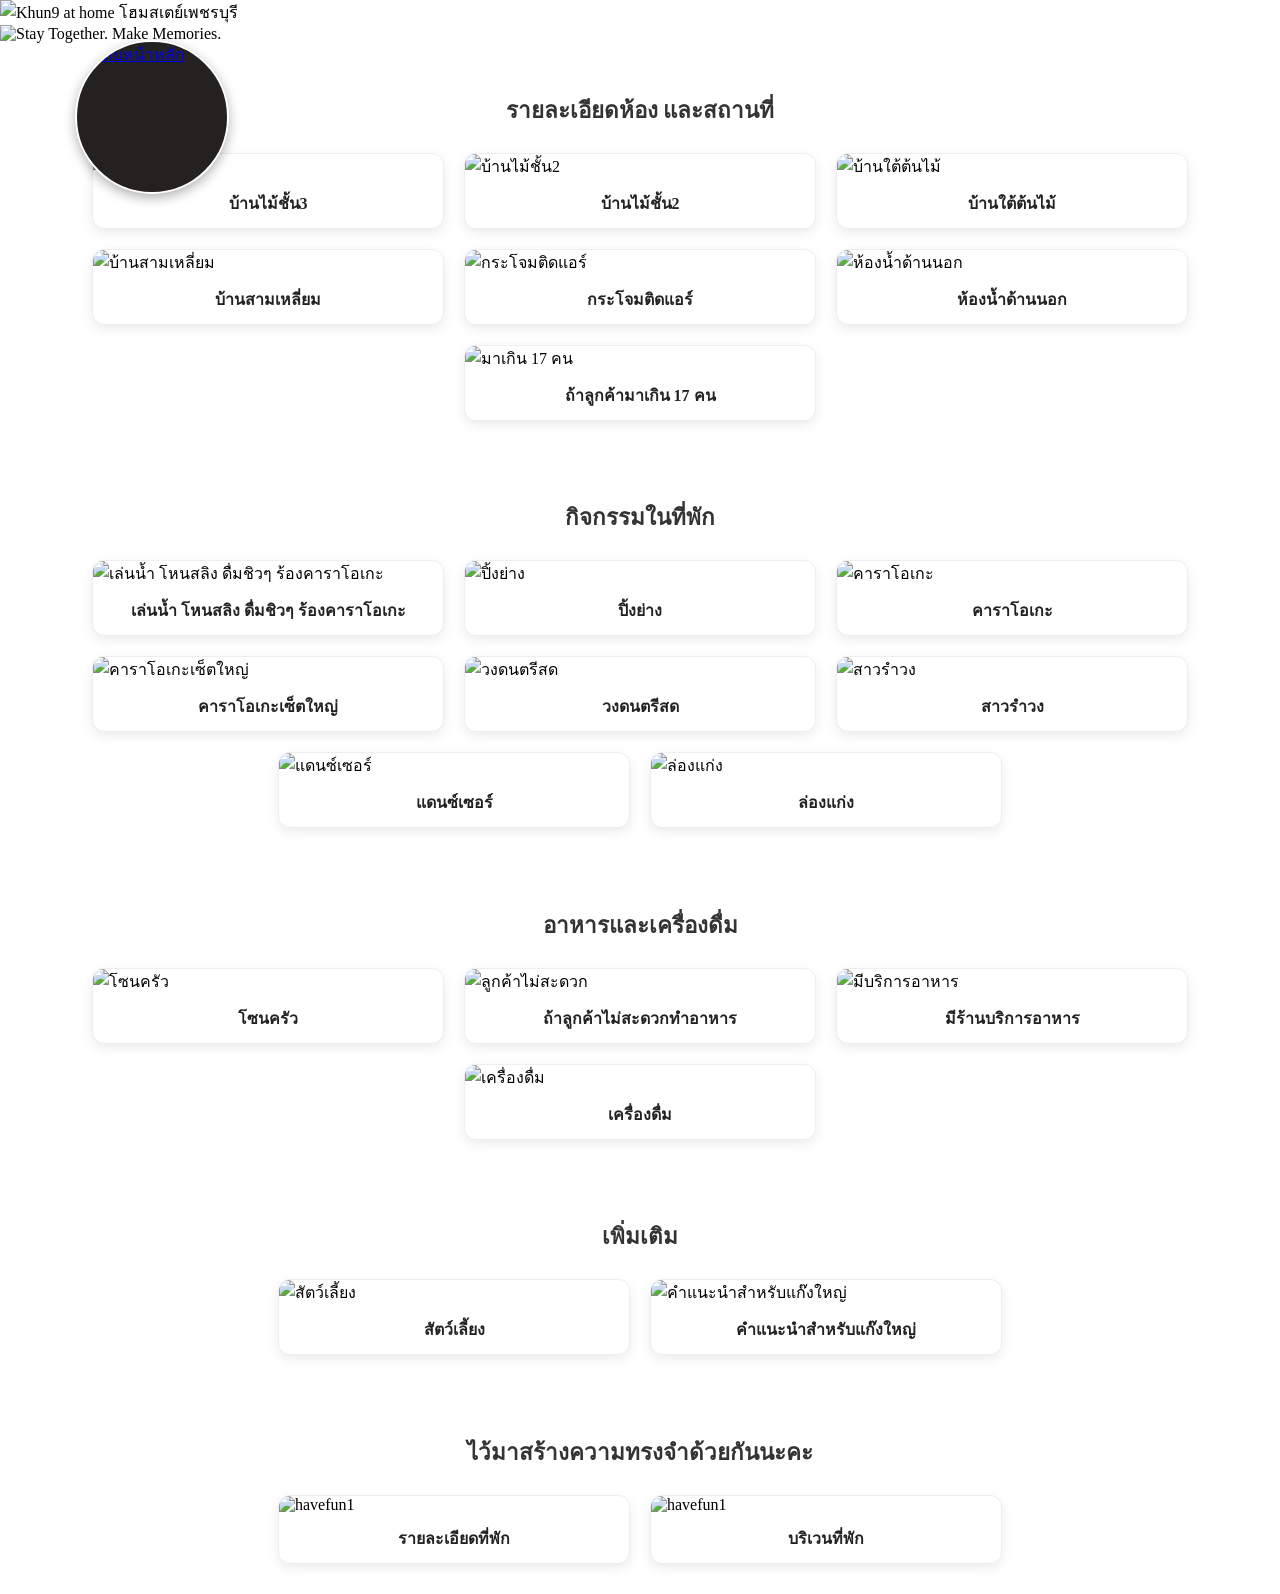
==== Khun9@Home.html @ ff614b90 "Add files via upload" ====
<!DOCTYPE html>
<html lang="th">
<head>
  <meta charset="UTF-8">
  <meta name="viewport" content="width=device-width, initial-scale=1.0">
  <title>Khun9 at Home - สาขา 1</title>
  <link rel="stylesheet" href="style.css">
</head>
<body>

  <!-- ปุ่มรูปวงกลมย้อนกลับหน้าหลัก -->
  <a href="index.html" class="back-home-btn" title="กลับหน้าหลัก">
    <img src="Khun9_1.png" alt="กลับหน้าหลัก">
  </a>
  
  <!-- ================= 1. รูปภาพส่วนบน (เต็มขอบจอ) ================= -->
  <section class="image-banner">
    <img src="@home/@home1.JPG" alt="Khun9 at home โฮมสเตย์เพชรบุรี" class="full-width-img">
  </section>

  <section class="image-banner">
    <img src="@home/@home2.png" alt="Stay Together. Make Memories." class="full-width-img">
  </section>


  <!-- ================= 2. หมวดรายละเอียดห้อง และสถานที่ ================= -->
  <section class="category-section">
    <h2 class="section-title">รายละเอียดห้อง และสถานที่</h2>
    
    <div class="category-grid">
      
      <!-- บ้านไม้ชั้น3 -->
      <div class="category-card">
        <div class="card-img-box">
          <img src="@home/tree3.jpeg" alt="บ้านไม้ชั้น3" onclick="openLightbox(this)" style="cursor: pointer;">
        </div>
        <p class="card-title">บ้านไม้ชั้น3</p>
      </div>

      <!-- บ้านไม้ชั้น2 -->
      <div class="category-card">
        <div class="card-img-box">
          <img src="@home/tree2.jpeg" alt="บ้านไม้ชั้น2" onclick="openLightbox(this)" style="cursor: pointer;">
        </div>
        <p class="card-title">บ้านไม้ชั้น2</p>
      </div>

      <!-- บ้านใต้ต้นไม้ -->
      <div class="category-card">
        <div class="card-img-box">
          <img src="@home/tree1.jpeg" alt="บ้านใต้ต้นไม้" onclick="openLightbox(this)" style="cursor: pointer;">
        </div>
        <p class="card-title">บ้านใต้ต้นไม้</p>
      </div>

      <!-- บ้านสามเหลี่ยม -->
      <div class="category-card">
        <div class="card-img-box">
          <img src="@home/trio.jpeg" alt="บ้านสามเหลี่ยม" onclick="openLightbox(this)" style="cursor: pointer;">
        </div>
        <p class="card-title">บ้านสามเหลี่ยม</p>
      </div>

      <!-- เต็นท์ติดแอร์-->
      <div class="category-card">
        <div class="card-img-box">
          <img src="@home/Tent.jpeg" alt="กระโจมติดแอร์" onclick="openLightbox(this)" style="cursor: pointer;">
        </div>
        <p class="card-title">กระโจมติดแอร์</p>
      </div>

      <!-- ห้องน้ำด้านนอก -->
      <div class="category-card">
        <div class="card-img-box">
          <img src="@home/toilet.jpeg" alt="ห้องน้ำด้านนอก" onclick="openLightbox(this)" style="cursor: pointer;">
        </div>
        <p class="card-title">ห้องน้ำด้านนอก</p>
      </div>

      <!-- มาเกิน 17 คน -->
      <div class="category-card">
        <div class="card-img-box">
          <img src="@home/over17.jpeg" alt="มาเกิน 17 คน" onclick="openLightbox(this)" style="cursor: pointer;">
        </div>
        <p class="card-title">ถ้าลูกค้ามาเกิน 17 คน</p>
      </div>

    </div>
  </section>


  <!-- ================= 3. หมวดกิจกรรมในที่พัก ================= -->
  <section class="category-section">
    <h2 class="section-title">กิจกรรมในที่พัก</h2>
    
    <div class="category-grid">
      
      <div class="category-card">
        <div class="card-img-box">
          <img src="@home/act0.jpeg" alt="เล่นน้ำ โหนสลิง ดื่มชิวๆ ร้องคาราโอเกะ" onclick="openLightbox(this)" style="cursor: pointer;">
        </div>
        <p class="card-title">เล่นน้ำ โหนสลิง ดื่มชิวๆ ร้องคาราโอเกะ</p>
      </div>

      <div class="category-card">
        <div class="card-img-box">
          <img src="@home/act1.jpeg" alt="ปิ้งย่าง" onclick="openLightbox(this)" style="cursor: pointer;">
        </div>
        <p class="card-title">ปิ้งย่าง</p>
      </div>

      <div class="category-card">
        <div class="card-img-box">
          <img src="@home/act2.jpeg" alt="คาราโอเกะ" onclick="openLightbox(this)" style="cursor: pointer;">
        </div>
        <p class="card-title">คาราโอเกะ</p>
      </div>

      <div class="category-card">
        <div class="card-img-box">
          <img src="@home/act3.jpeg" alt="คาราโอเกะเซ็ตใหญ่" onclick="openLightbox(this)" style="cursor: pointer;">
        </div>
        <p class="card-title">คาราโอเกะเซ็ตใหญ่</p>
      </div>

      <div class="category-card">
        <div class="card-img-box">
          <img src="@home/act4.jpeg" alt="วงดนตรีสด" onclick="openLightbox(this)" style="cursor: pointer;">
        </div>
        <p class="card-title">วงดนตรีสด</p>
      </div>

      <div class="category-card">
        <div class="card-img-box">
          <img src="@home/act5.jpeg" alt="สาวรำวง" onclick="openLightbox(this)" style="cursor: pointer;">
        </div>
        <p class="card-title">สาวรำวง</p>
      </div>

      <div class="category-card">
        <div class="card-img-box">
          <img src="@home/act6.JPeG" alt="แดนซ์เซอร์" onclick="openLightbox(this)" style="cursor: pointer;">
        </div>
        <p class="card-title">แดนซ์เซอร์</p>
      </div>

      <div class="category-card">
        <div class="card-img-box">
          <img src="@home/act6.jpg" alt="ล่องแก่ง" onclick="openLightbox(this)" style="cursor: pointer;">
        </div>
        <p class="card-title">ล่องแก่ง</p>
      </div>

    </div>
  </section>

  <!-- ================= 4. หมวดอาหารและเครื่องดื่มในที่พัก ================= -->
  <section class="category-section">
    <h2 class="section-title">อาหารและเครื่องดื่ม</h2>
    
    <div class="category-grid">
      
      <div class="category-card">
        <div class="card-img-box">
          <img src="@home/Food0.jpeg" alt="โซนครัว" onclick="openLightbox(this)" style="cursor: pointer;">
        </div>
        <p class="card-title">โซนครัว</p>
      </div>

      <div class="category-card">
        <div class="card-img-box">
          <img src="@home/Food2.jpeg" alt="ลูกค้าไม่สะดวก" onclick="openLightbox(this)" style="cursor: pointer;">
        </div>
        <p class="card-title">ถ้าลูกค้าไม่สะดวกทำอาหาร</p>
      </div>

      <div class="category-card">
        <div class="card-img-box">
          <img src="@home/Food1.jpeg" alt="มีบริการอาหาร" onclick="openLightbox(this)" style="cursor: pointer;">
        </div>
        <p class="card-title">มีร้านบริการอาหาร</p>
      </div>

      <div class="category-card">
        <div class="card-img-box">
          <img src="@home/drink.jpeg" alt="เครื่องดื่ม" onclick="openLightbox(this)" style="cursor: pointer;">
        </div>
        <p class="card-title">เครื่องดื่ม</p>
      </div>

    </div>
  </section>

  <!-- ================= 5. หมวดเพิ่มเติม ================= -->
  <section class="category-section">
    <h2 class="section-title">เพิ่มเติม</h2>
    
    <div class="category-grid">
      
      <div class="category-card">
        <div class="card-img-box">
          <img src="@home/pet@home.jpeg" alt="สัตว์เลี้ยง" onclick="openLightbox(this)" style="cursor: pointer;">
        </div>
        <p class="card-title">สัตว์เลี้ยง</p>
      </div>

      <div class="category-card">
        <div class="card-img-box">
          <img src="@home/Over40.jpeg" alt="คำแนะนำสำหรับแก๊งใหญ่" onclick="openLightbox(this)" style="cursor: pointer;">
        </div>
        <p class="card-title">คำแนะนำสำหรับแก๊งใหญ่</p>
      </div>

    </div>

  </section>
  <!-- ================= 5. หมวดHave Fun ================= -->
  <section class="category-section">
    <h2 class="section-title">ไว้มาสร้างความทรงจำด้วยกันนะคะ</h2>
    
    <div class="category-grid">
      
      <div class="category-card">
        <div class="card-img-box">
          <img src="@home/havefun1.jpeg" alt="havefun1" onclick="openLightbox(this)" style="cursor: pointer;">
        </div>
        <p class="card-title">รายละเอียดที่พัก</p>
      </div>

      <div class="category-card">
        <div class="card-img-box">
          <img src="@home/havefun2.jpeg" alt="havefun1" onclick="openLightbox(this)" style="cursor: pointer;">
        </div>
        <p class="card-title">บริเวนที่พัก</p>
      </div>

    </div>
  </section>


  <!-- ================= โครงสร้าง LIGHTBOX (เพิ่มส่วนนี้) ================= -->
  <div id="lightbox" class="lightbox" onclick="closeLightbox()">
    <span class="lightbox-close">&times;</span>
    <img class="lightbox-content" id="lightbox-img" src="" alt="รูปภาพขยายใหญ่">
  </div>


  <!-- Script ควบคุมการแสดงผล -->
  <script>
    function openLightbox(imgElement) {
      var lightbox = document.getElementById("lightbox");
      var lightboxImg = document.getElementById("lightbox-img");
      
      if (lightbox && lightboxImg) {
        lightbox.style.display = "flex";
        lightboxImg.src = imgElement.src;
      }
    }

    function closeLightbox() {
      var lightbox = document.getElementById("lightbox");
      if (lightbox) {
        lightbox.style.display = "none";
      }
    }
  </script>

</body>
</html>
---- style.css ----
/* ==========================================
   ส่วนปรับแต่งรูปวงกลม และ รูปแบนเนอร์
   ========================================== */

/* จัดการแสดงผลรูปภาพแบนเนอร์ */

html, body {
  margin: 0;
  padding: 0;
  width: 100%;
  overflow-x: hidden; /* ป้องกันการเลื่อนซ้าย-ขวาเกินจอ */
}

.image-banner {
  width: 100%;
  display: flex;
  justify-content: center;
  background-color: transparent;
}

.full-width-img {
  width: 100vw;
  max-width: 100%;
  height: auto;
  display: block;
}

/* ส่วนแสดงสาขาแบบวงกลม (จุดที่ 4) */
.branches-section {
  padding: 40px 20px;
  background-color: #ffffff;
}

.branches-grid {
  display: flex;
  justify-content: center;
  align-items: center;
  gap: 40px;
  flex-wrap: wrap;
  max-width: 1000px;
  margin: 0 auto;
}

.branch-circle-item {
  display: flex;
  flex-direction: column;
  align-items: center;
  text-decoration: none;
  transition: transform 0.3s ease;
}

.branch-circle-item:hover {
  transform: translateY(-5px);
}

/* กรอบวงกลม */
.circle-image-wrapper {
  width: 300px;
  height: 300px;
  border-radius: 50%;
  overflow: hidden;
  box-shadow: 0 4px 15px rgba(0, 0, 0, 0.12);
  border: 3px solid #ffffff;
  display: flex;
  align-items: center;
  justify-content: center;
  background-color: #242220;
}

.circle-image-wrapper img {
  width: 100%;
  height: 100%;
  object-fit: cover;
  transition: transform 0.3s ease;
}

.branch-circle-item:hover .circle-image-wrapper img {
  transform: scale(1.08);
}

.branch-title {
  margin-top: 15px;
  font-size: 1.05rem;
  font-weight: 600;
  color: #333333;
  text-align: center;
}

/* ปรับขนาดบนมือถือ */
@media (max-width: 768px) {
  .circle-image-wrapper {
    width: 130px;
    height: 130px;
  }
  .branches-grid {
    gap: 20px;
  }
  .branch-title {
    font-size: 0.9rem;
  }
}

/* ==========================================
   Display Image Grid (แสดงรูปภาพล้วน)
   ========================================== */

.category-section {
  padding: 30px 20px;
  max-width: 1200px;
  margin: 0 auto;
}

.section-title {
  text-align: center;
  font-size: 1.4rem;
  color: #333333;
  margin-bottom: 25px;
  font-weight: 600;
}

.category-grid {
  display: flex;             /* เปลี่ยนเป็น Flexbox */
  flex-wrap: wrap;           /* เมื่อรูปเยอะเกินจอ ให้ตัดขึ้นบรรทัดใหม่ */
  justify-content: center;   /* จัดรูปให้อยู่ตรงกลางหน้าจอเสมอ */
  align-items: center;
  gap: 20px;                 /* ระยะห่างระหว่างรูป */
  width: 100%;
}

.category-card {
  width: 350px;              /* หรือปรับขนาดความกว้างการ์ดตามชอบ เช่น 240px - 280px */
  background-color: #ffffff;
  border-radius: 12px;
  overflow: hidden;
  box-shadow: 0 4px 12px rgba(0, 0, 0, 0.08);
  border: 1px solid #eee;
}

.card-img-box {
  width: 100%;
  height: 100%;
  overflow: hidden;
}

.card-img-box img {
  width: 100%;
  height: 100%;
  object-fit: cover;
}

.card-title {
  padding: 12px;
  text-align: center;
  font-size: 1rem;
  font-weight: 600;
  color: #222222;
  margin: 0;
}

/* รองรับมือถือ */
@media (max-width: 900px) {
  .category-grid {
    grid-template-columns: repeat(2, 1fr); /* จอกลาง-เล็ก แสดงแถวละ 2 รูป */
  }

  .category-grid {
    grid-template-columns: repeat(2, 1fr);
    gap: 12px;
  }
  .card-img-box {
    height: 140px;
  }
  .card-title {
    font-size: 0.85rem;
    padding: 8px;
  }
}
/* ==========================================
   Lightbox (คลิกรูปขยายใหญ่)
   ========================================== */
.lightbox {
  display: none; /* ซ่อนไว้เป็นค่าเริ่มต้น */
  position: fixed;
  z-index: 9999;
  left: 0;
  top: 0;
  width: 100%;
  height: 100%;
  background-color: rgba(0, 0, 0, 0.85); /* พื้นหลังสีดำโปร่งแสง */
  backdrop-filter: blur(5px); /* เบลอพื้นหลังเล็กน้อย */
  justify-content: center;
  align-items: center;
  animation: fadeIn 0.3s ease;
}

.lightbox-content {
  max-width: 90%;
  max-height: 85vh;
  border-radius: 8px;
  box-shadow: 0 5px 25px rgba(0,0,0,0.5);
  object-fit: contain;
}

.lightbox-close {
  position: absolute;
  top: 20px;
  right: 35px;
  color: #ffffff;
  font-size: 40px;
  font-weight: bold;
  cursor: pointer;
  transition: color 0.2s;
}

.lightbox-close:hover {
  color: #cccccc;
}

@keyframes fadeIn {
  from { opacity: 0; }
  to { opacity: 1; }
}
/* ==========================================
   Circle Back to Home Button (ปุ่มวงกลมกลับหน้าหลัก)
   ========================================== */

.back-home-btn {
  position: fixed; /* ลอยค้างไว้ตรงมุมจอ แม้จะเลื่อนหน้าจอลงมา */
  top: 40px;       /* ระยะห่างจากด้านบน */
  left: 75px;      /* ระยะห่างจากด้านซ้าย */
  width: 150px;     /* ความกว้างของวงกลม */
  height: 150px;    /* ความสูงของวงกลม */
  border-radius: 50%; /* ตัดขอบเป็นวงกลมเป๊ะๆ */
  overflow: hidden;
  box-shadow: 0 4px 12px rgba(0, 0, 0, 0.3); /* เงาใต้ปุ่มเพิ่มความเด่น */
  border: 2px solid #ffffff; /* ขอบสีขาว */
  z-index: 999;     /* ให้อยู่ชั้นบนสุดไม่โดนรูปบัง */
  display: flex;
  align-items: center;
  justify-content: center;
  background-color: #242220; /* สีพื้นหลังปุ่ม (ปรับเปลี่ยนได้) */
  transition: transform 0.3s ease, box-shadow 0.3s ease;
}

.back-home-btn img {
  width: 100%;
  height: 100%;
  object-fit: cover; /* ครอปรูปให้เต็มวงกลมพอดี */
}

/* เอฟเฟกต์ตอนเอาเมาส์ไปชี้ */
.back-home-btn:hover {
  transform: scale(1.1); /* ขยายใหญ่ขึ้นเล็กน้อย */
  box-shadow: 0 6px 18px rgba(0, 0, 0, 0.4);
}

/* ปรับขนาดบนมือถือให้เล็กลงนิดหน่อย */
@media (max-width: 768px) {
  .back-home-btn {
    top: 15px;
    left: 15px;
    width: 45px;
    height: 45px;
  }
}

/* ปรับลดขนาดรูปล่างสุด (MemoDecozy) ให้เล็กลงและอยู่ตรงกลาง */
.image-banner img.memo-banner {
  max-width: auto;  /* ปรับขนาดความกว้างสูงสุดตามต้องการ เช่น 500px หรือ 600px */
  width: 100%;       /* ยืดหยุ่นตามหน้าจอไม่ให้ล้นมือถือ */
  height: 800px;
  display: block;
  margin: 0 auto;    /* จัดให้อยู่ตรงกลางหน้าจอ */
 
}
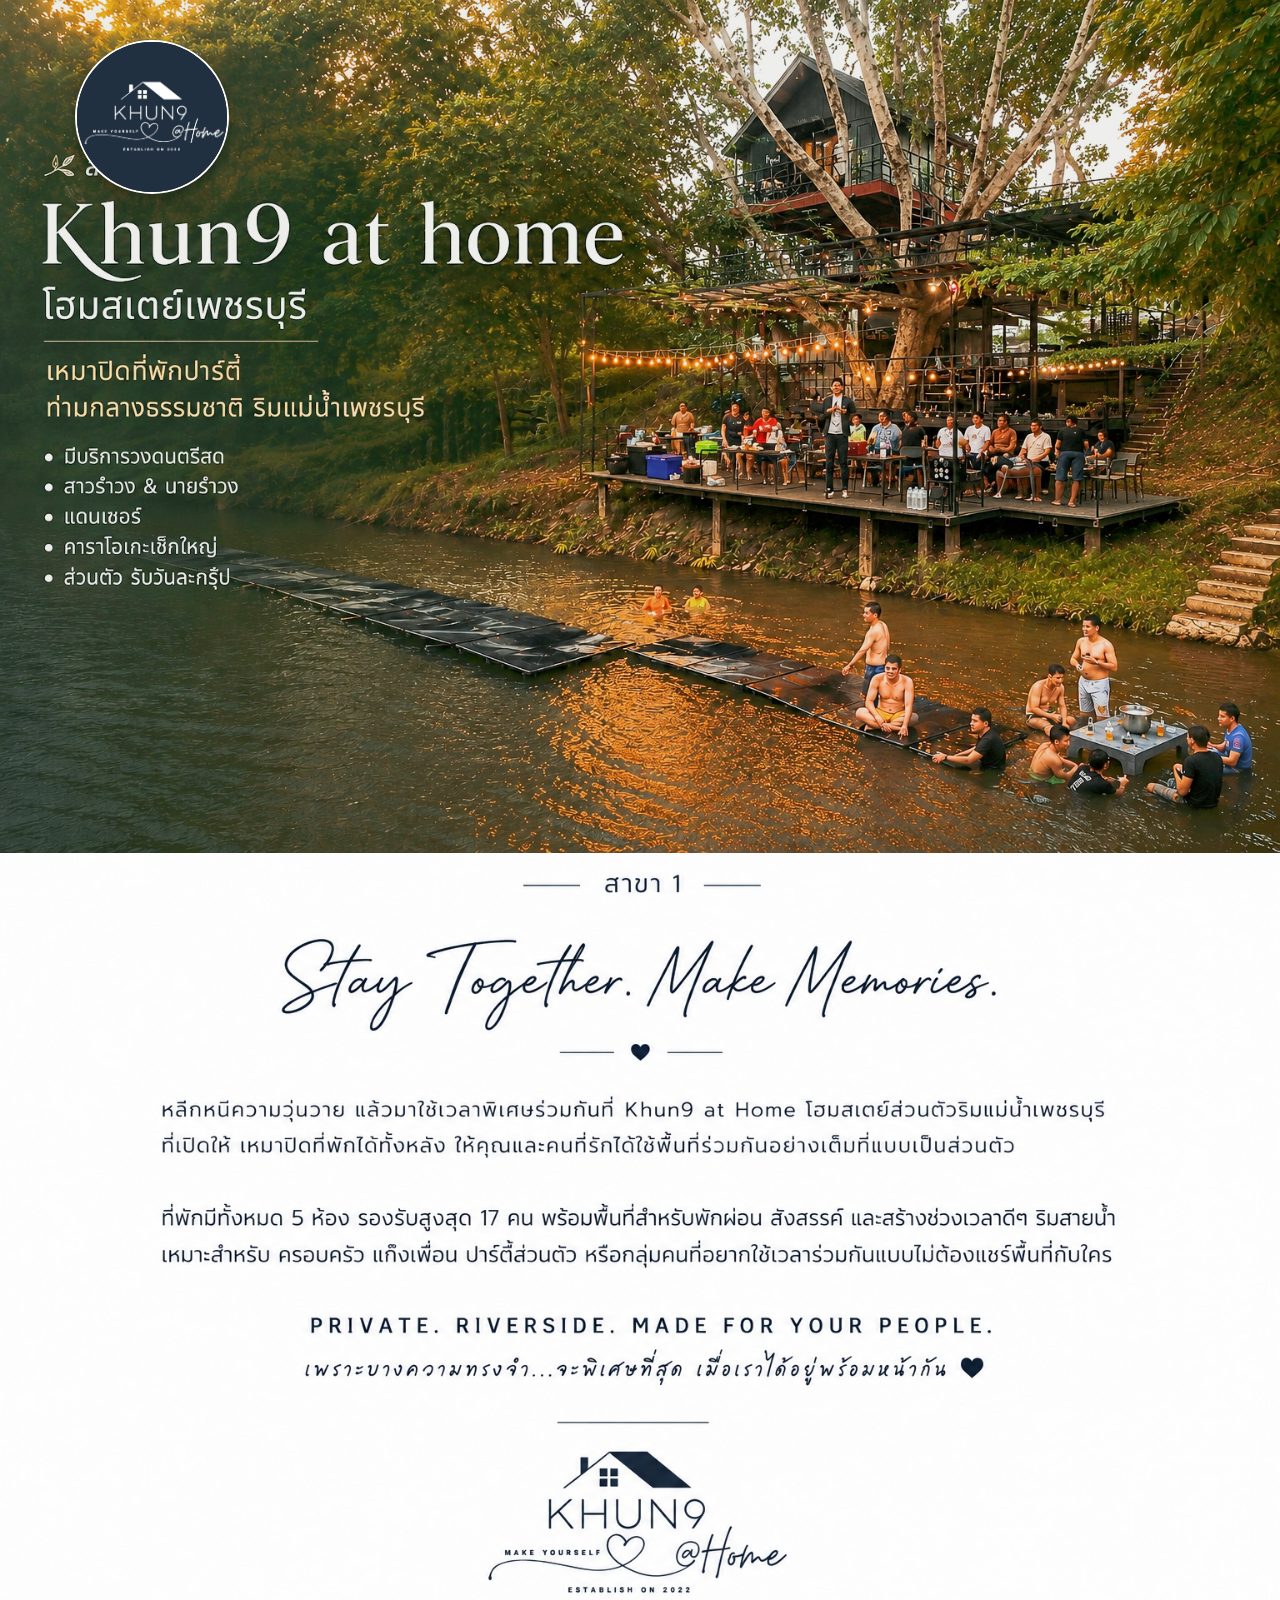
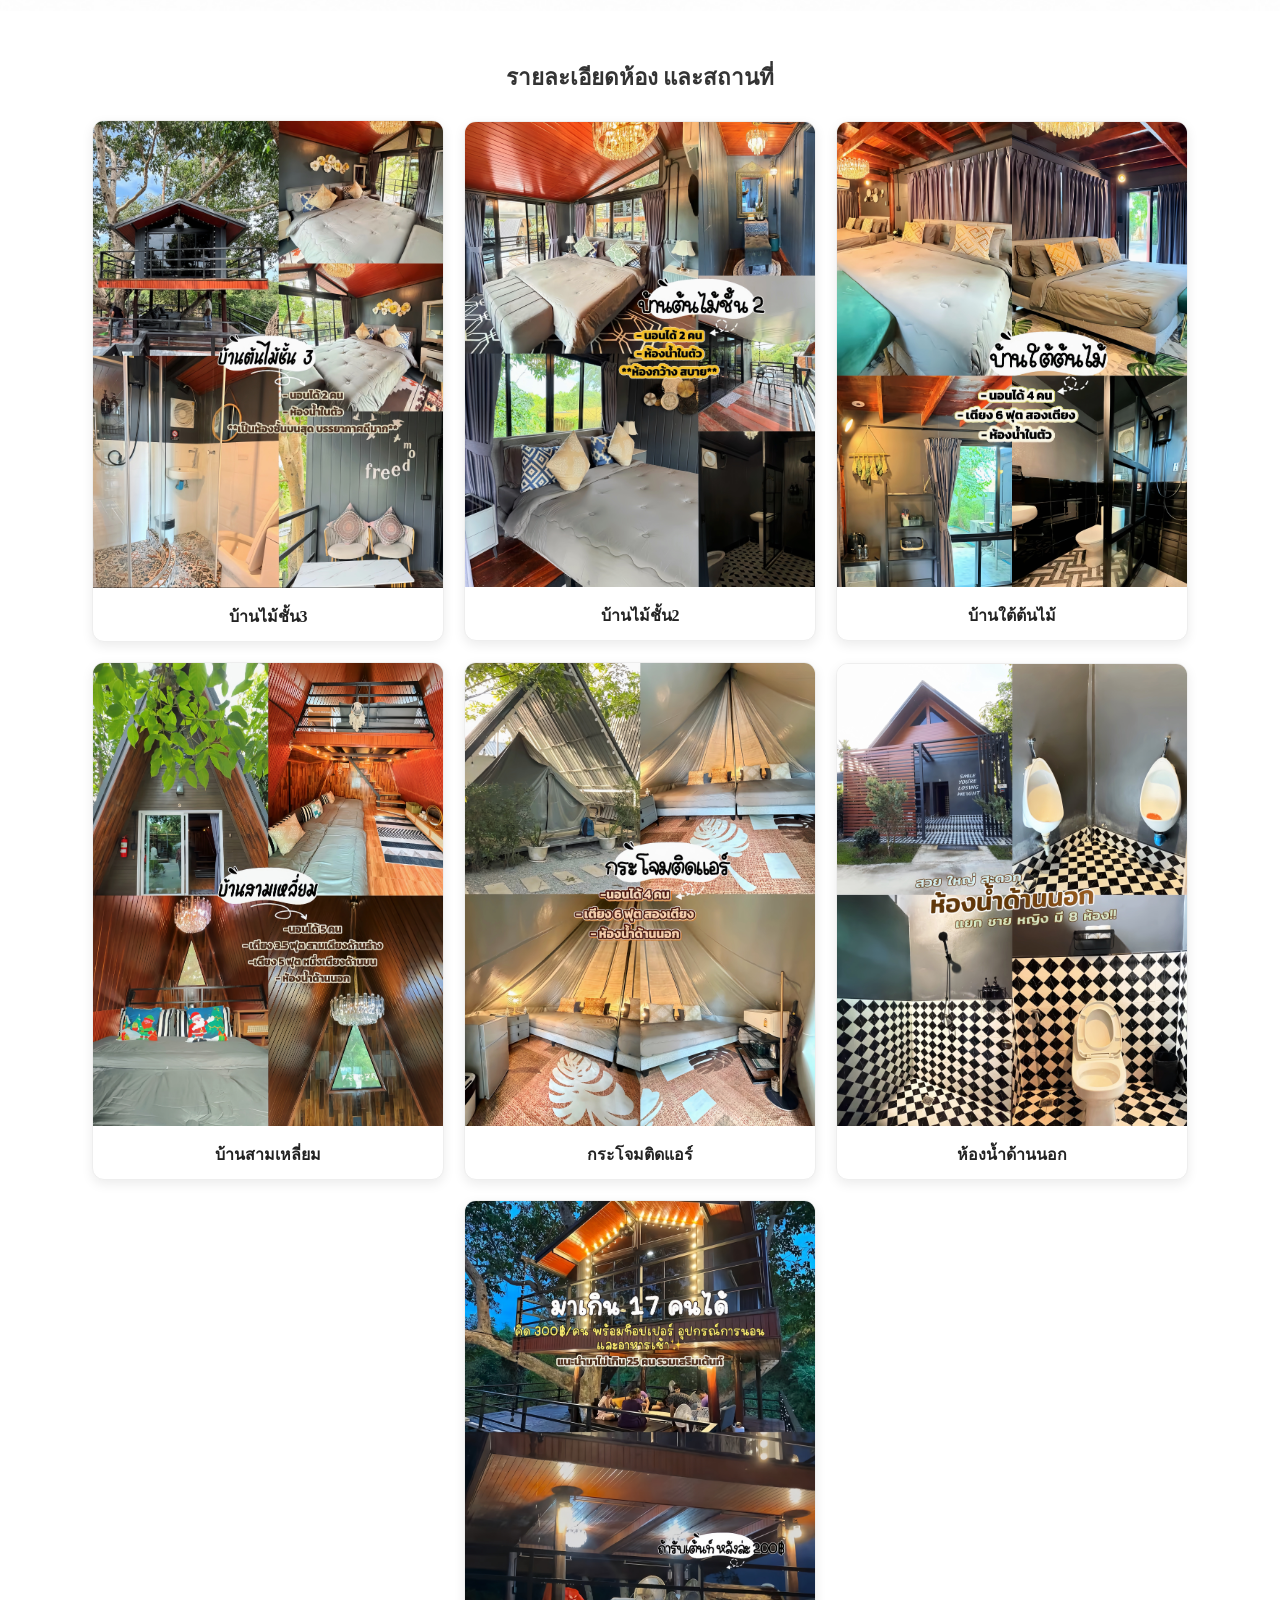
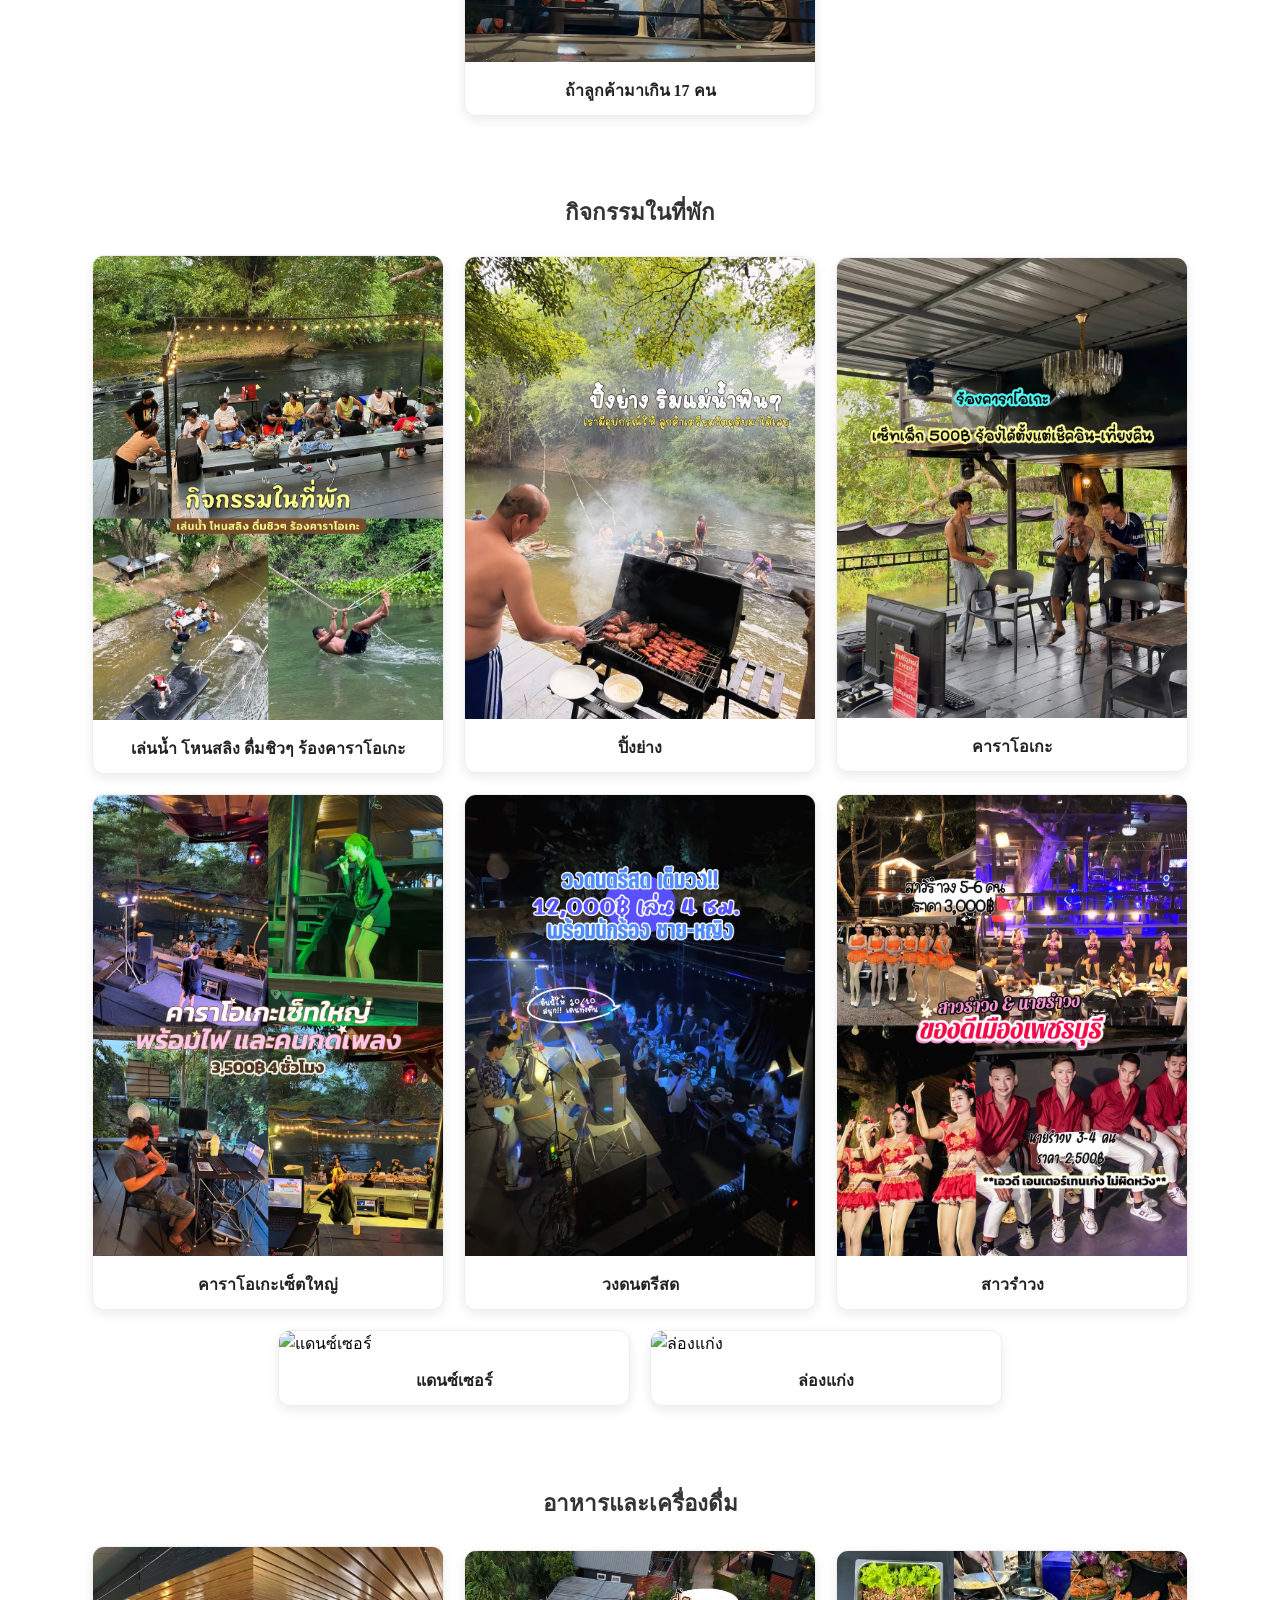
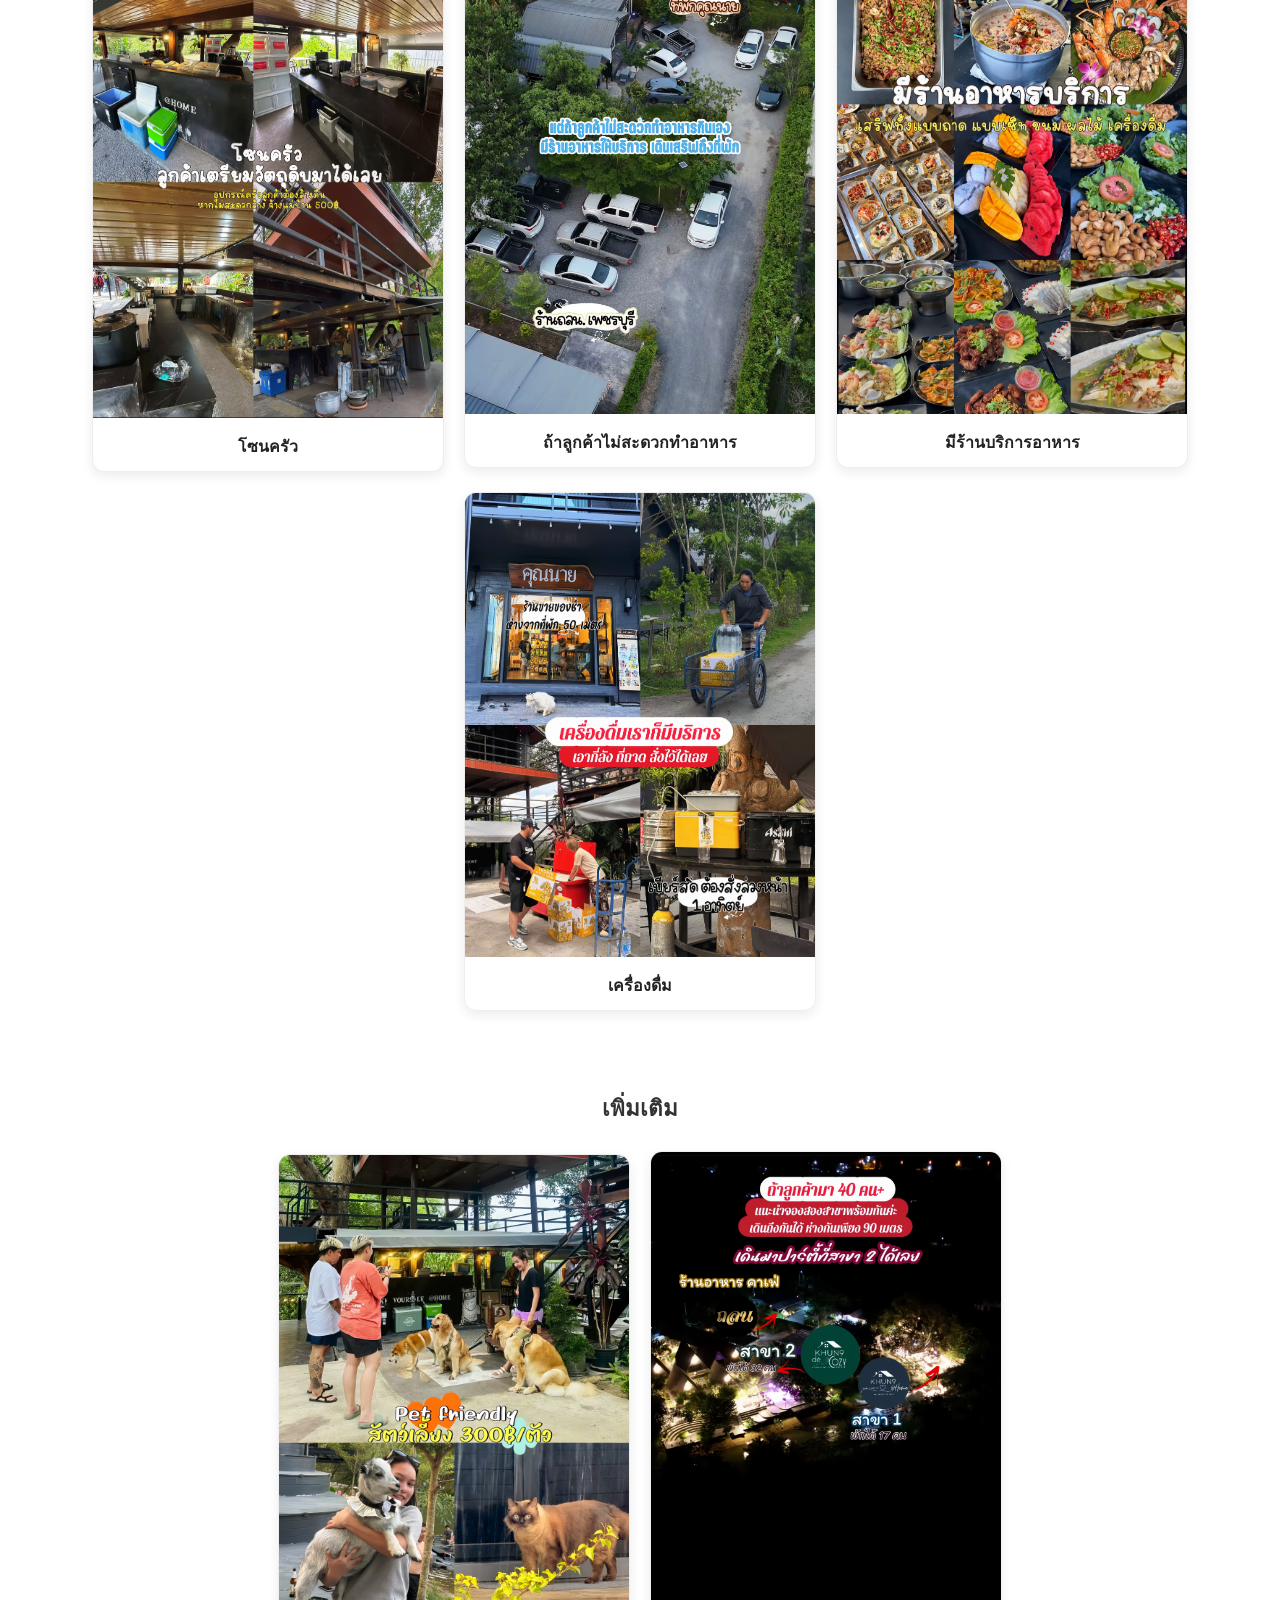
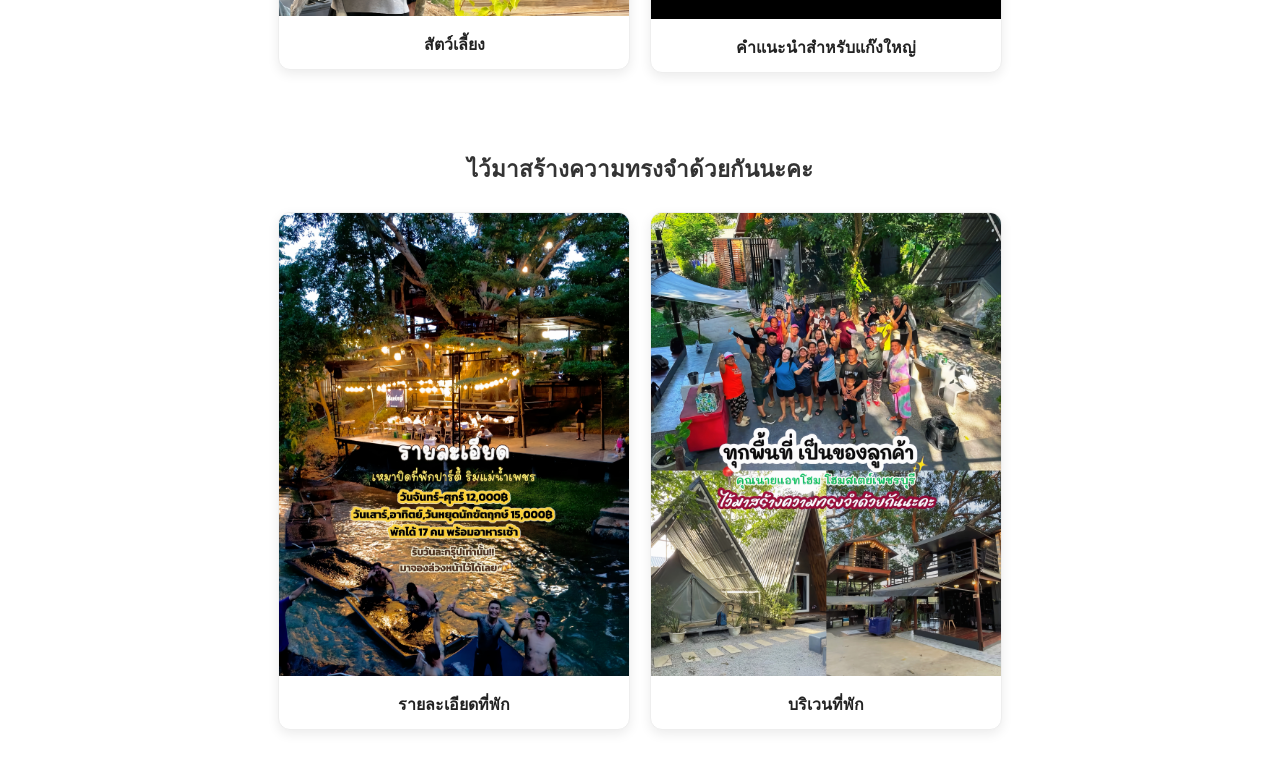
==== commit 35658672: "Add files via upload" ====
--- a/Khun9@Home.html
+++ b/Khun9@Home.html
@@ -15,11 +15,11 @@
   
   <!-- ================= 1. รูปภาพส่วนบน (เต็มขอบจอ) ================= -->
   <section class="image-banner">
-    <img src="@home/@home1.JPG" alt="Khun9 at home โฮมสเตย์เพชรบุรี" class="full-width-img">
+    <img src="@home2/@home1.JPG" alt="Khun9 at home โฮมสเตย์เพชรบุรี" class="full-width-img">
   </section>
 
   <section class="image-banner">
-    <img src="@home/@home2.png" alt="Stay Together. Make Memories." class="full-width-img">
+    <img src="@home2/@home2.png" alt="Stay Together. Make Memories." class="full-width-img">
   </section>
 
 
@@ -97,56 +97,56 @@
       
       <div class="category-card">
         <div class="card-img-box">
-          <img src="@home/act0.jpeg" alt="เล่นน้ำ โหนสลิง ดื่มชิวๆ ร้องคาราโอเกะ" onclick="openLightbox(this)" style="cursor: pointer;">
+          <img src="@home2/act0.jpeg" alt="เล่นน้ำ โหนสลิง ดื่มชิวๆ ร้องคาราโอเกะ" onclick="openLightbox(this)" style="cursor: pointer;">
         </div>
         <p class="card-title">เล่นน้ำ โหนสลิง ดื่มชิวๆ ร้องคาราโอเกะ</p>
       </div>
 
       <div class="category-card">
         <div class="card-img-box">
-          <img src="@home/act1.jpeg" alt="ปิ้งย่าง" onclick="openLightbox(this)" style="cursor: pointer;">
+          <img src="@home2/act1.jpeg" alt="ปิ้งย่าง" onclick="openLightbox(this)" style="cursor: pointer;">
         </div>
         <p class="card-title">ปิ้งย่าง</p>
       </div>
 
       <div class="category-card">
         <div class="card-img-box">
-          <img src="@home/act2.jpeg" alt="คาราโอเกะ" onclick="openLightbox(this)" style="cursor: pointer;">
+          <img src="@home2/act2.jpeg" alt="คาราโอเกะ" onclick="openLightbox(this)" style="cursor: pointer;">
         </div>
         <p class="card-title">คาราโอเกะ</p>
       </div>
 
       <div class="category-card">
         <div class="card-img-box">
-          <img src="@home/act3.jpeg" alt="คาราโอเกะเซ็ตใหญ่" onclick="openLightbox(this)" style="cursor: pointer;">
+          <img src="@home2/act3.jpeg" alt="คาราโอเกะเซ็ตใหญ่" onclick="openLightbox(this)" style="cursor: pointer;">
         </div>
         <p class="card-title">คาราโอเกะเซ็ตใหญ่</p>
       </div>
 
       <div class="category-card">
         <div class="card-img-box">
-          <img src="@home/act4.jpeg" alt="วงดนตรีสด" onclick="openLightbox(this)" style="cursor: pointer;">
+          <img src="@home2/act4.jpeg" alt="วงดนตรีสด" onclick="openLightbox(this)" style="cursor: pointer;">
         </div>
         <p class="card-title">วงดนตรีสด</p>
       </div>
 
       <div class="category-card">
         <div class="card-img-box">
-          <img src="@home/act5.jpeg" alt="สาวรำวง" onclick="openLightbox(this)" style="cursor: pointer;">
+          <img src="@home2/act5.jpeg" alt="สาวรำวง" onclick="openLightbox(this)" style="cursor: pointer;">
         </div>
         <p class="card-title">สาวรำวง</p>
       </div>
 
       <div class="category-card">
         <div class="card-img-box">
-          <img src="@home/act6.JPeG" alt="แดนซ์เซอร์" onclick="openLightbox(this)" style="cursor: pointer;">
+          <img src="@home2/act6.JPeG" alt="แดนซ์เซอร์" onclick="openLightbox(this)" style="cursor: pointer;">
         </div>
         <p class="card-title">แดนซ์เซอร์</p>
       </div>
 
       <div class="category-card">
         <div class="card-img-box">
-          <img src="@home/act6.jpg" alt="ล่องแก่ง" onclick="openLightbox(this)" style="cursor: pointer;">
+          <img src="@home2/act6.jpg" alt="ล่องแก่ง" onclick="openLightbox(this)" style="cursor: pointer;">
         </div>
         <p class="card-title">ล่องแก่ง</p>
       </div>
@@ -162,7 +162,7 @@
       
       <div class="category-card">
         <div class="card-img-box">
-          <img src="@home/Food0.jpeg" alt="โซนครัว" onclick="openLightbox(this)" style="cursor: pointer;">
+          <img src="Other/Food0.jpeg" alt="โซนครัว" onclick="openLightbox(this)" style="cursor: pointer;">
         </div>
         <p class="card-title">โซนครัว</p>
       </div>
@@ -222,14 +222,14 @@
       
       <div class="category-card">
         <div class="card-img-box">
-          <img src="@home/havefun1.jpeg" alt="havefun1" onclick="openLightbox(this)" style="cursor: pointer;">
+          <img src="@home2/havefun1.jpeg" alt="havefun1" onclick="openLightbox(this)" style="cursor: pointer;">
         </div>
         <p class="card-title">รายละเอียดที่พัก</p>
       </div>
 
       <div class="category-card">
         <div class="card-img-box">
-          <img src="@home/havefun2.jpeg" alt="havefun1" onclick="openLightbox(this)" style="cursor: pointer;">
+          <img src="@home2/havefun2.jpeg" alt="havefun1" onclick="openLightbox(this)" style="cursor: pointer;">
         </div>
         <p class="card-title">บริเวนที่พัก</p>
       </div>
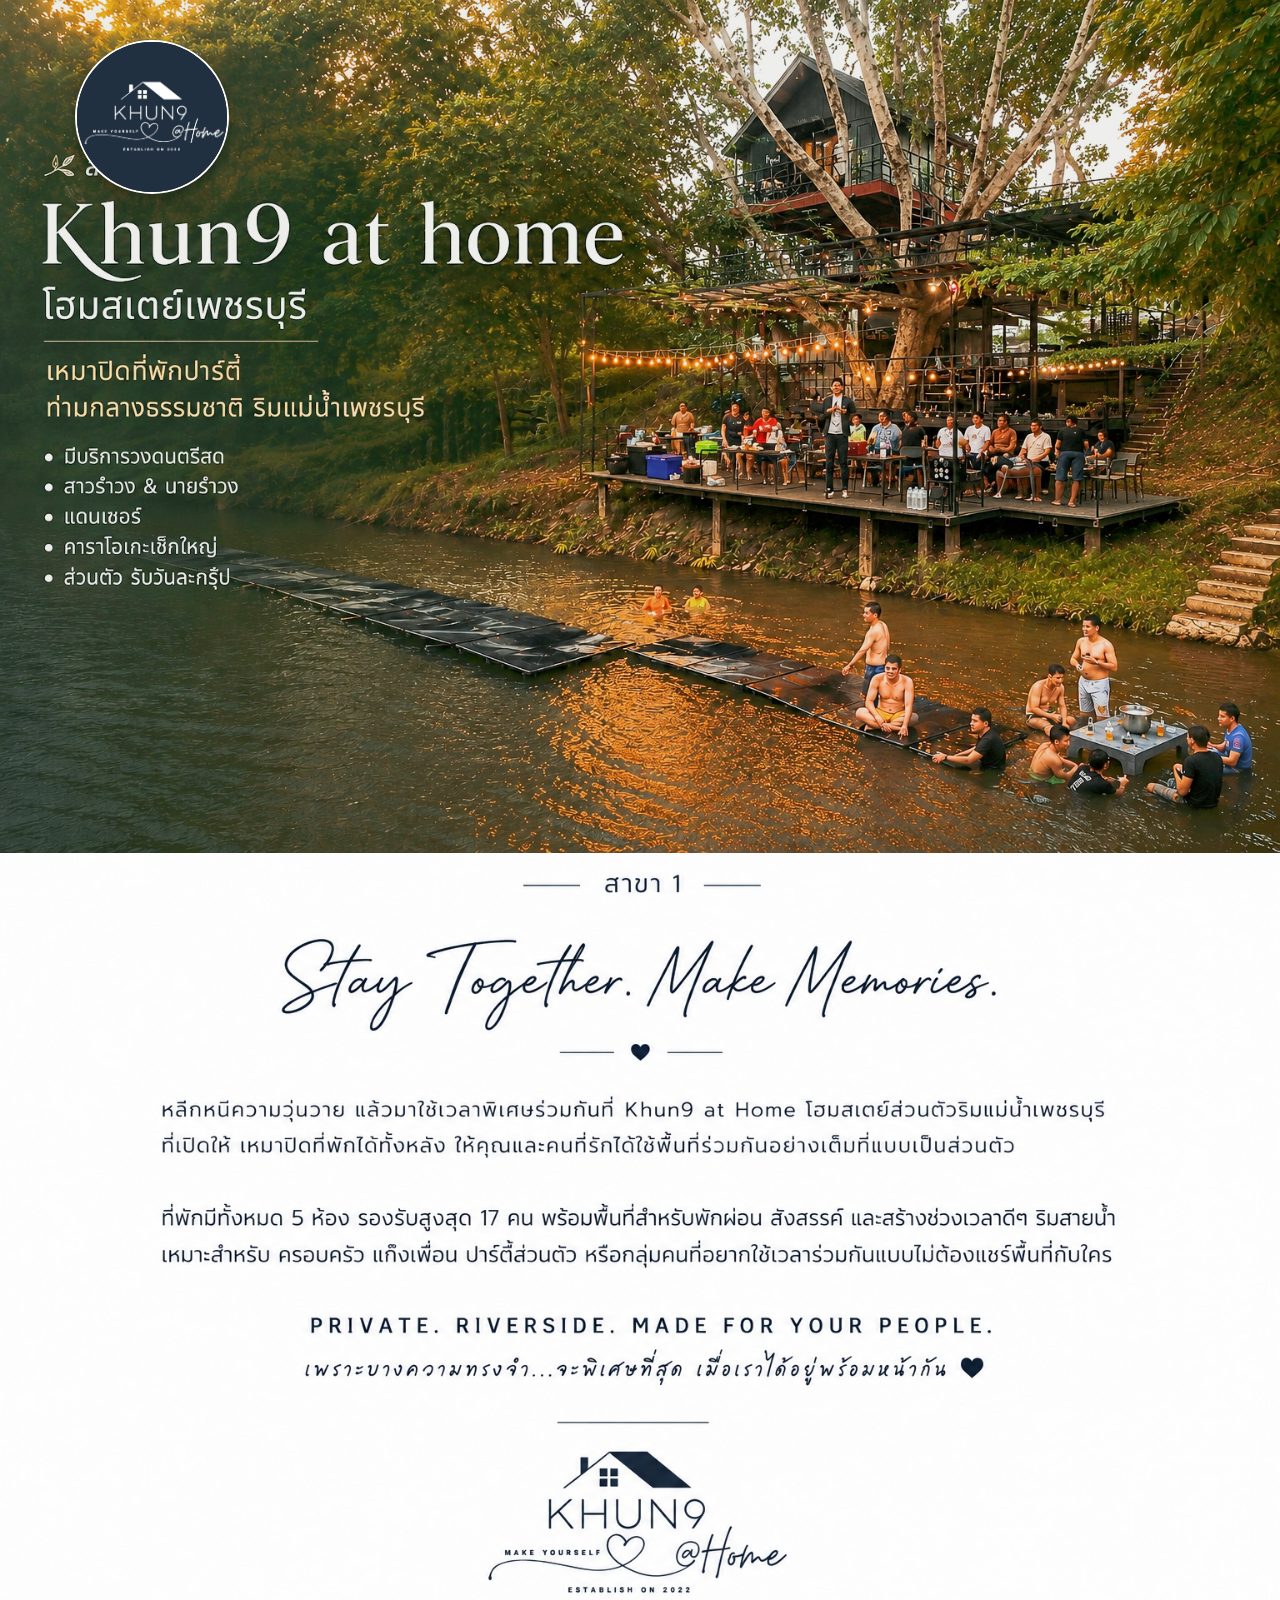
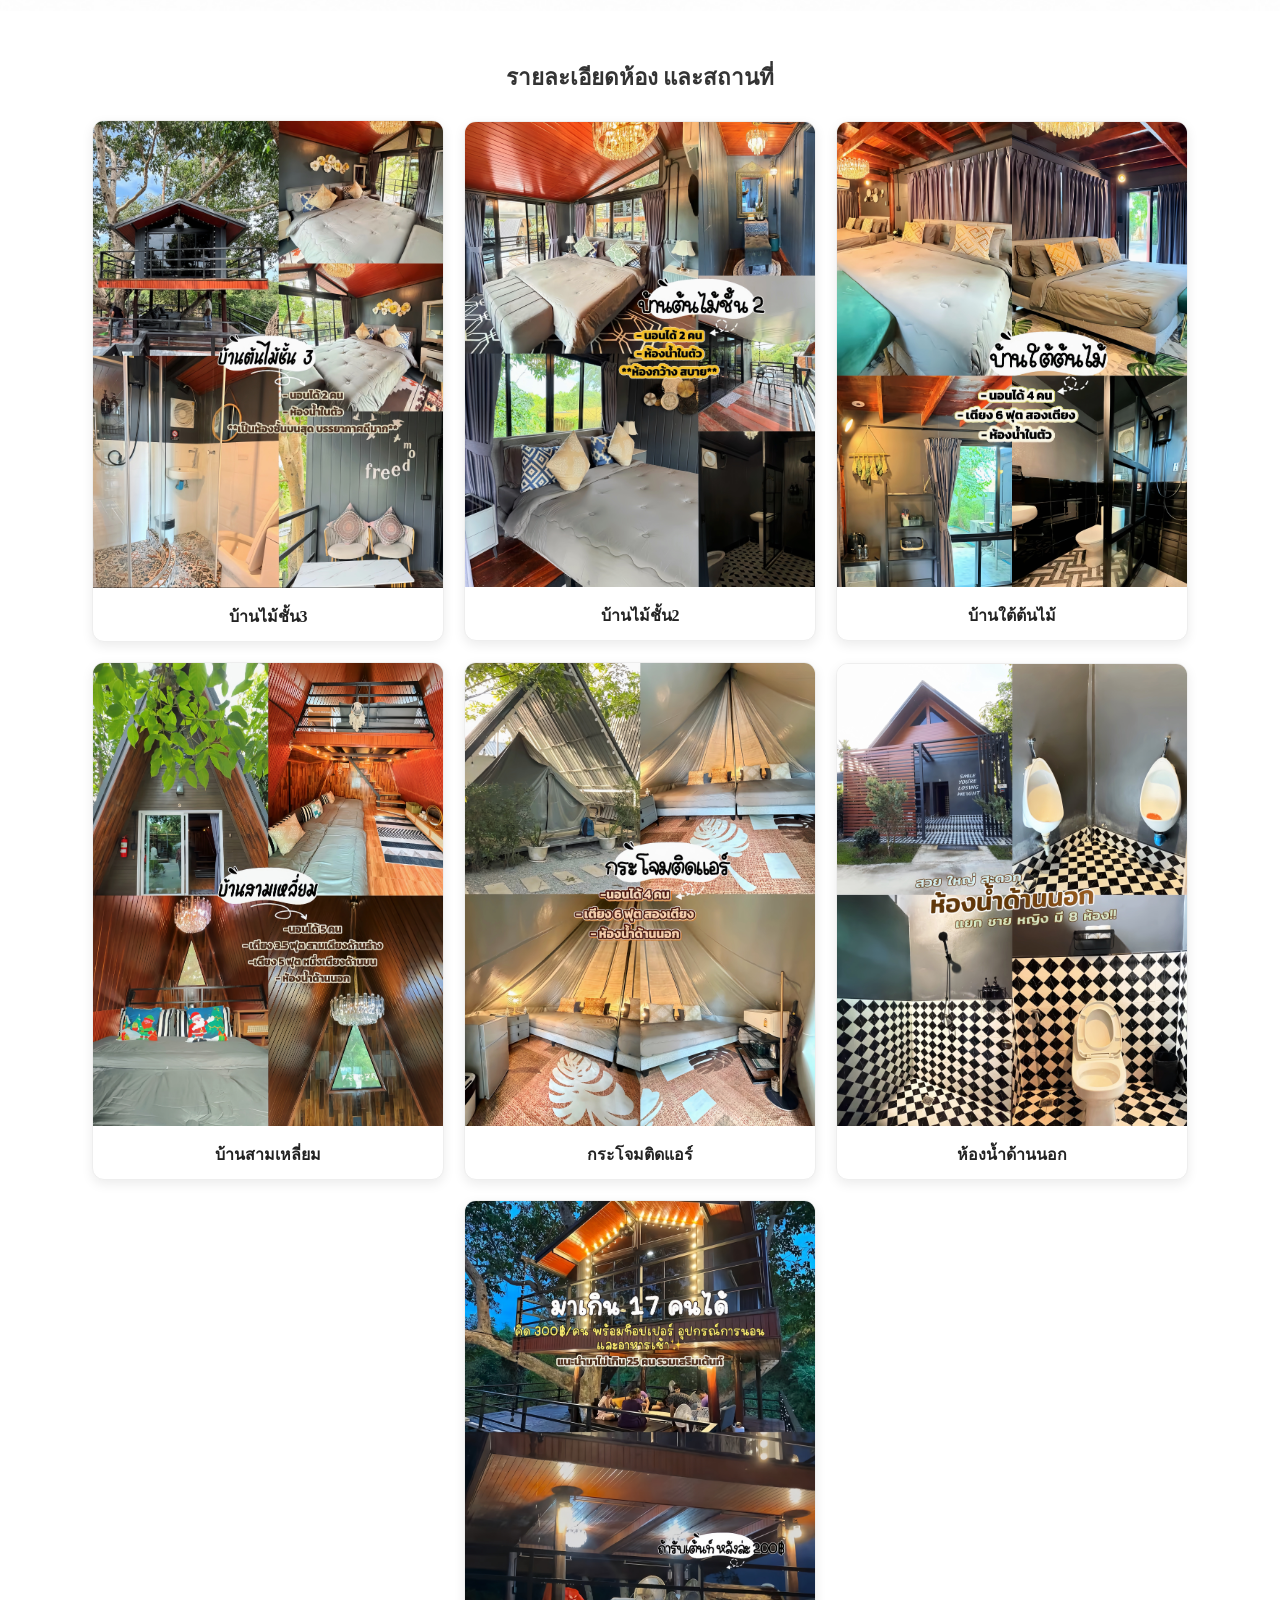
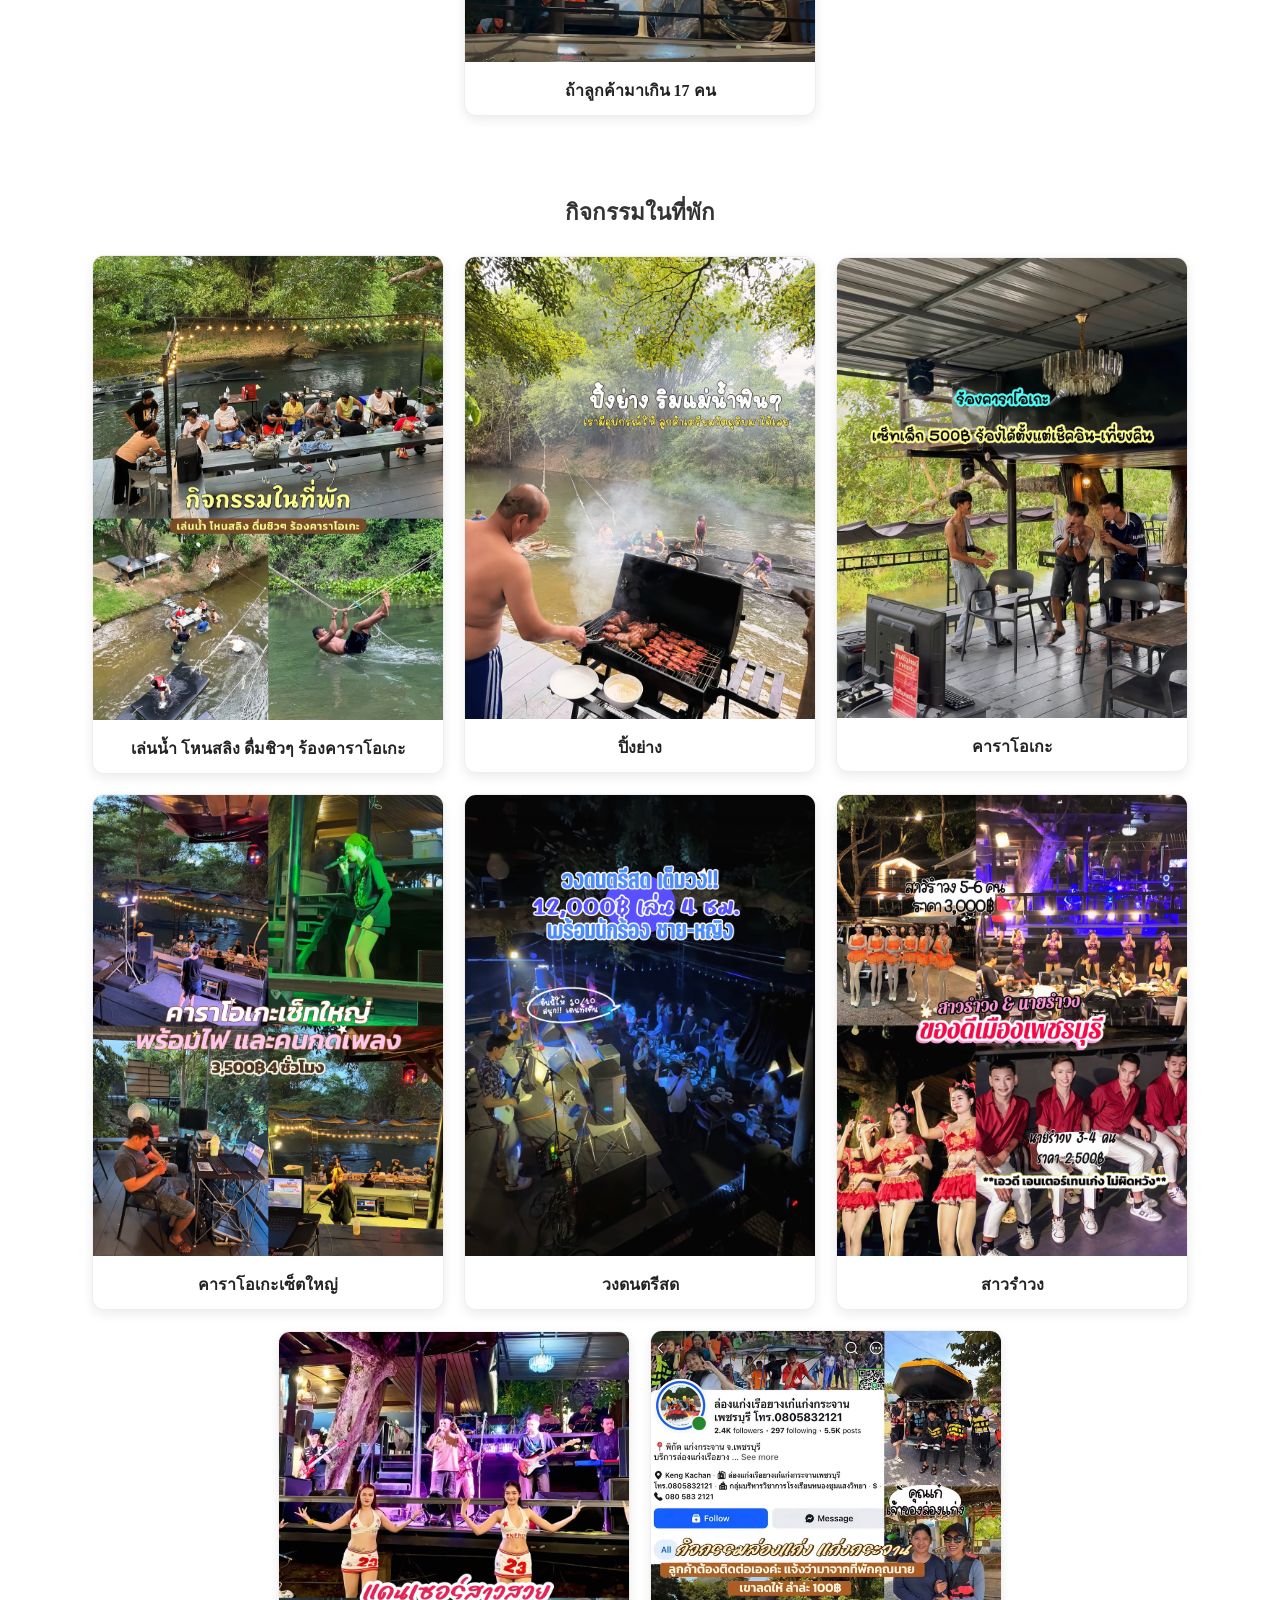
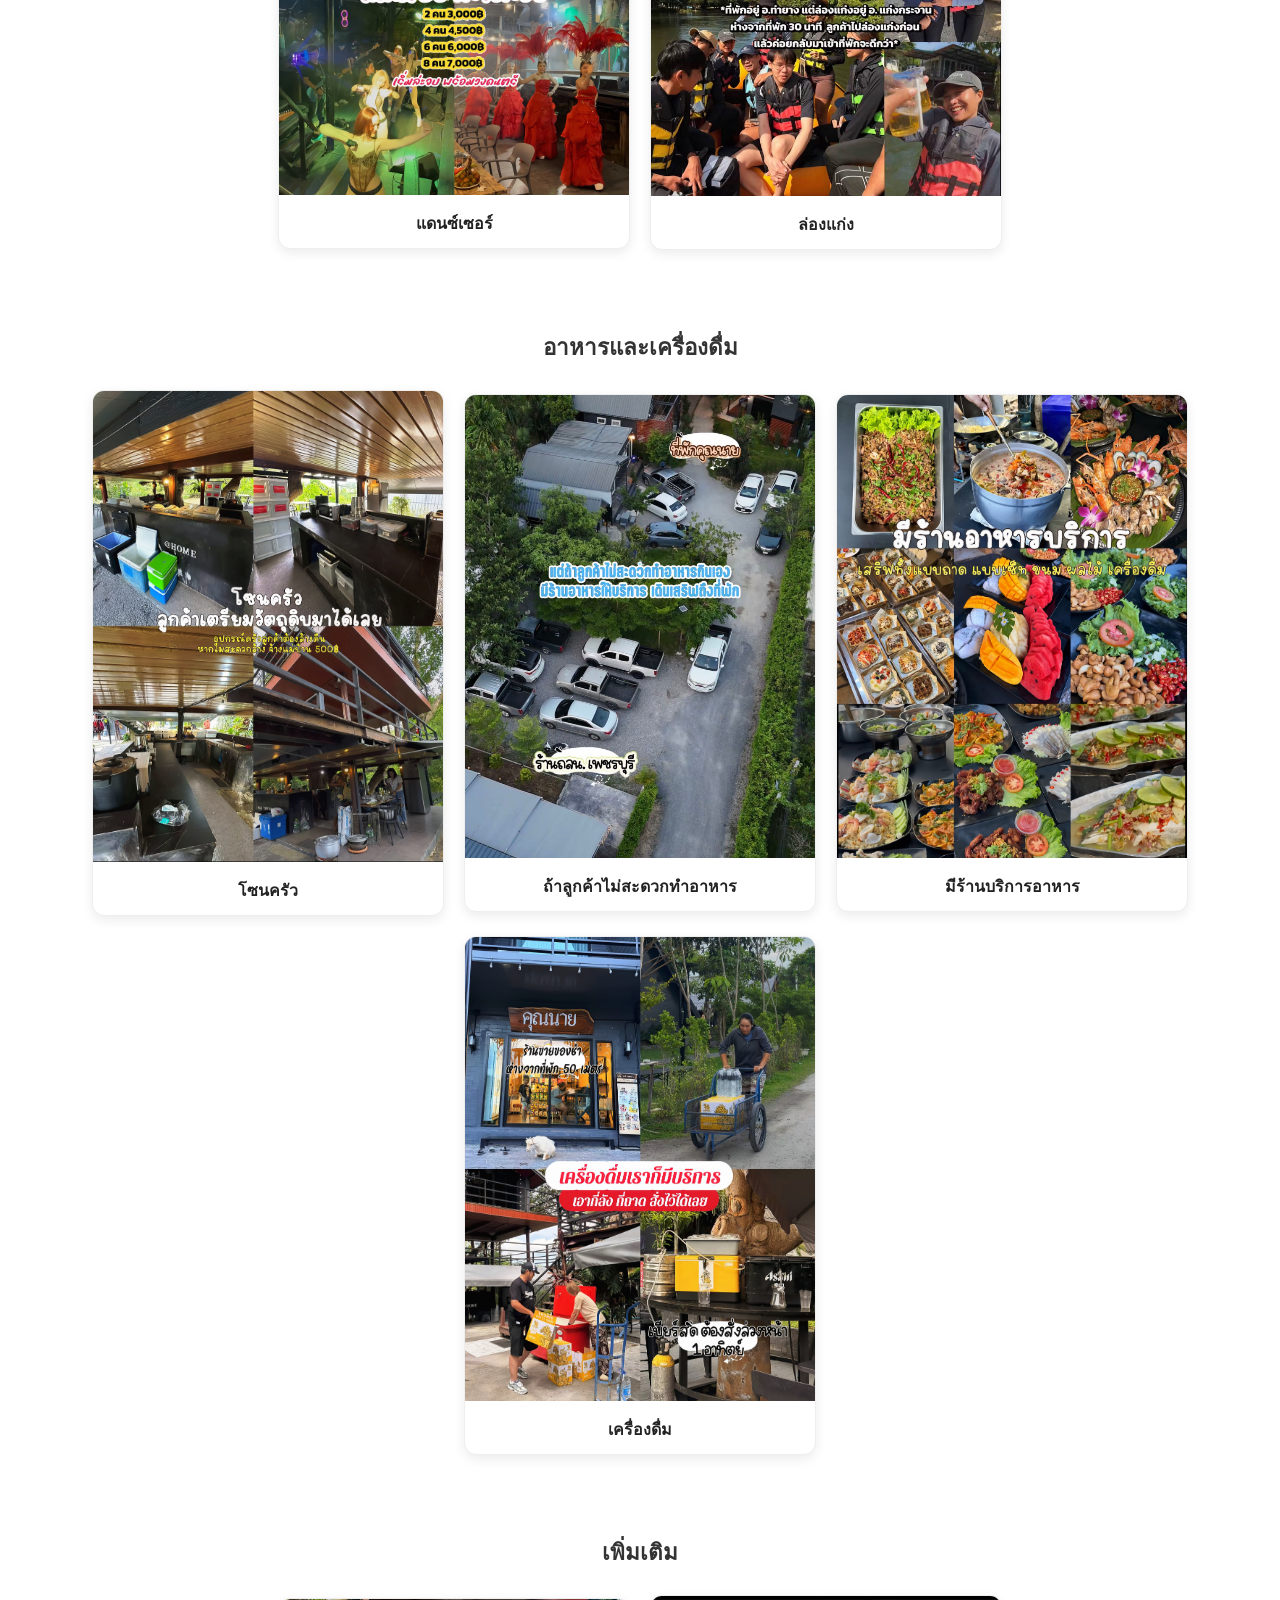
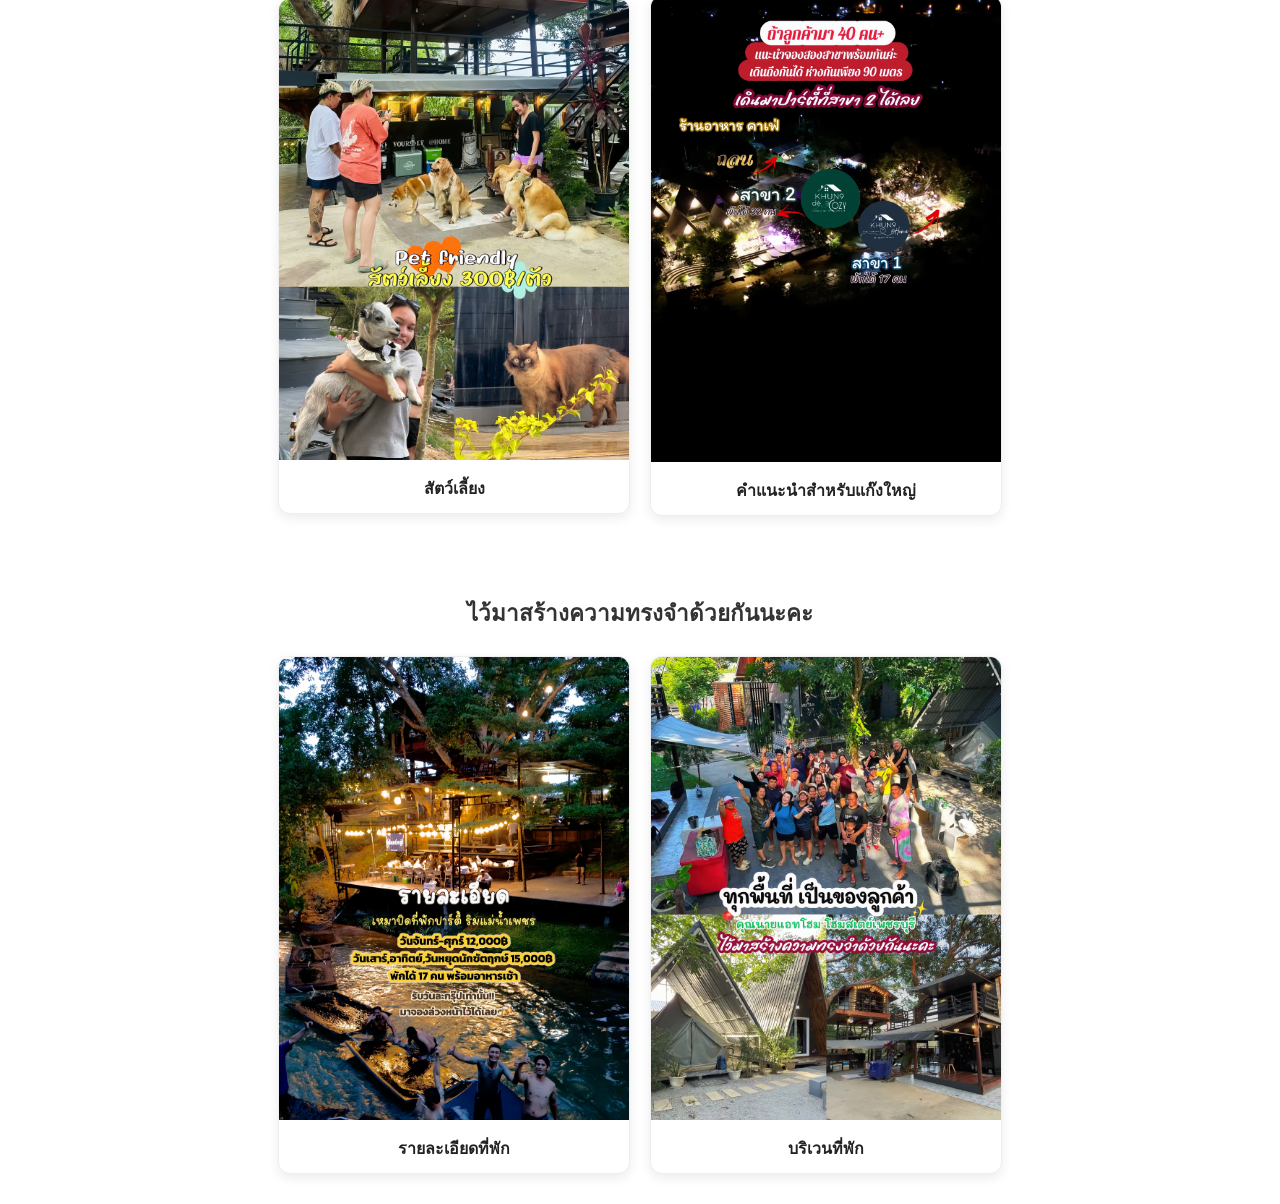
==== commit 22dd6f22: "Update Khun9@Home.html" ====
--- a/Khun9@Home.html
+++ b/Khun9@Home.html
@@ -139,14 +139,14 @@
 
       <div class="category-card">
         <div class="card-img-box">
-          <img src="@home2/act6.JPeG" alt="แดนซ์เซอร์" onclick="openLightbox(this)" style="cursor: pointer;">
+          <img src="@home2/act6.jpeg" alt="แดนซ์เซอร์" onclick="openLightbox(this)" style="cursor: pointer;">
         </div>
         <p class="card-title">แดนซ์เซอร์</p>
       </div>
 
       <div class="category-card">
         <div class="card-img-box">
-          <img src="@home2/act6.jpg" alt="ล่องแก่ง" onclick="openLightbox(this)" style="cursor: pointer;">
+          <img src="@home2/act6.JPG" alt="ล่องแก่ง" onclick="openLightbox(this)" style="cursor: pointer;">
         </div>
         <p class="card-title">ล่องแก่ง</p>
       </div>
@@ -266,4 +266,4 @@
   </script>
 
 </body>
-</html>+</html>
